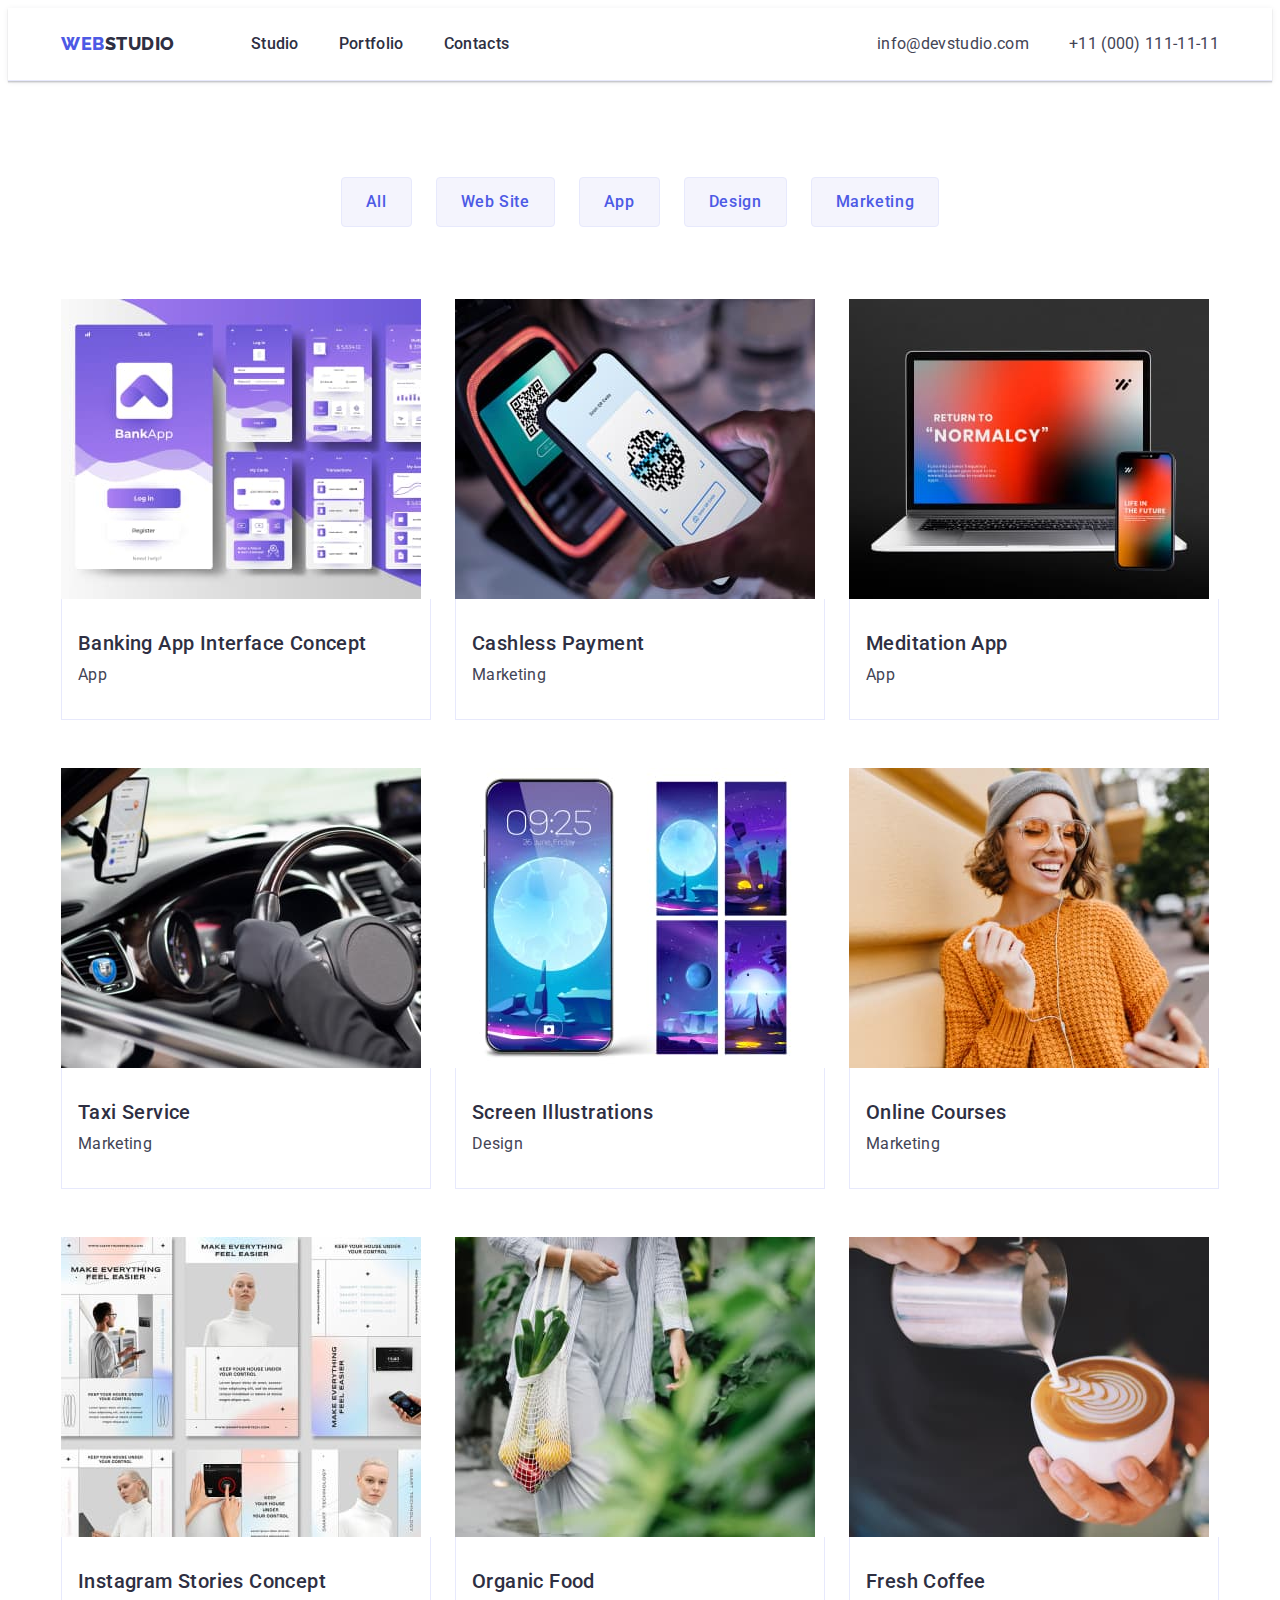
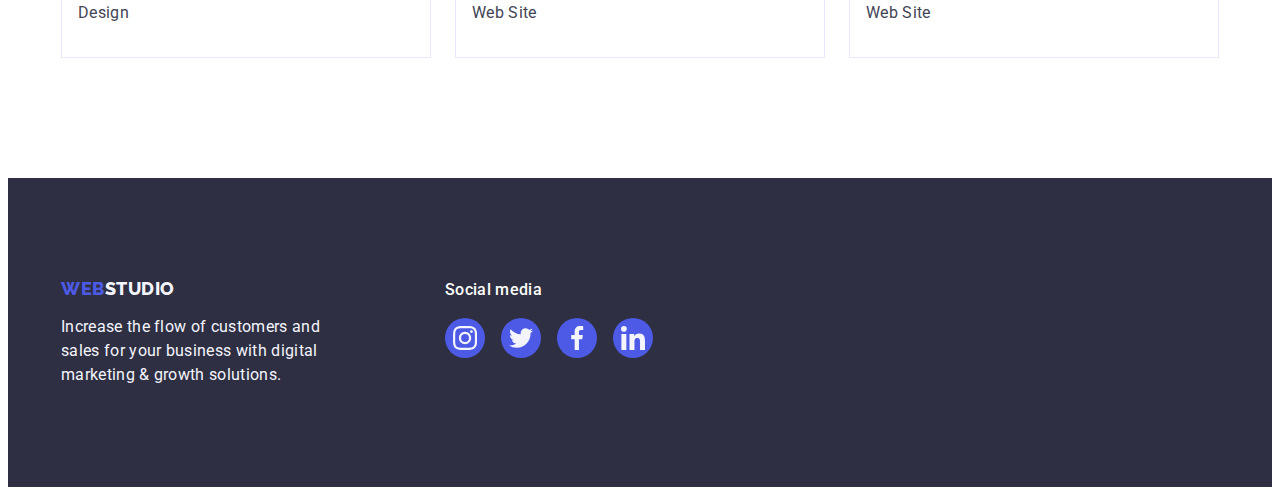
==== portfolio.html @ f5ab240f "Initial commit" ====
<!DOCTYPE html>
<html lang="en">
  <head>
    <meta charset="UTF-8" />
    <meta http-equiv="X-UA-Compatible" content="IE=edge" />
    <meta name="viewport" content="width=device-width, initial-scale=1.0" />
    <title>Studio</title>
    <link rel="preconnect" href="https://fonts.googleapis.com">
<link rel="preconnect" href="https://fonts.gstatic.com" crossorigin>
<link href="https://fonts.googleapis.com/css2?family=Raleway:wght@800&family=Roboto:wght@400;500;700;900&display=swap" rel="stylesheet">
<link rel="stylesheet" href="https://cdnjs.cloudflare.com/ajax/libs/modern-normalize/1.1.0/modern-normalize.min.css" integrity="sha512-wpPYUAdjBVSE4KJnH1VR1HeZfpl1ub8YT/NKx4PuQ5NmX2tKuGu6U/JRp5y+Y8XG2tV+wKQpNHVUX03MfMFn9Q==" crossorigin="anonymous" referrerpolicy="no-referrer" />      
<link rel="stylesheet" href="./css/style.css">
  </head>
  <body>
    <header class="main">
      <div class="container main-nav">
      <nav class="main-nav">
        <a href="./index.html" class="logo link">Web<span class="logoelement">Studio</span></a>
        <ul class="site-nav list">
          <li class="item"> <a href="./index.html" class="link">Studio</a></li>
          <li class="item"> <a href="./portfolio.html" class="link">Portfolio</a></li>
          <li class="item"> <a href="" class="link">Contacts</a></li>
        </ul>
      </nav>
      <address class="kontakts">
        <ul class="kontakts-list list">
          <li class="item"><a href="mailto:info@devstudio.com" class="link">info@devstudio.com</a></li>
          <li class="item"><a href="tel:+110001111111" class="link">+11 (000) 111-11-11</a></li>
        </ul>
      </address>
      </div>
    </header>
    <main>
<section class="gallery">
    <div class="container">
    <h1 hidden>Our projects</h1>
    
    <ul class="gallery-filter list">
        <li class="gallery-item"><button type="button" class="filter-btn">All</button></li>
        <li class="gallery-item"><button type="button" class="filter-btn">Web Site</button></li>
        <li class="gallery-item"><button type="button" class="filter-btn">App</button></li>
        <li class="gallery-item"><button type="button" class="filter-btn">Design</button></li>
        <li class="gallery-item"><button type="button" class="filter-btn">Marketing</button></li>
    </ul>
    
    <ul class="projects list">
        <li class="projects-item"><a href="" class="projects-link link"><img src="./images/proj1.jpg" alt="Banking">
            <div class="card-content"><h2 class="project-title">Banking App Interface Concept</h2>
            <p class="advantage-text">App</p></div></a></li>
        <li class="projects-item"><a href="" class="projects-link link"><img src="./images/proj2.jpg" alt="Cashless">
            <div class="card-content"><h2 class="project-title">Cashless Payment</h2>
            <p class="advantage-text">Marketing</p></div></a></li>
        <li class="projects-item"><a href="" class="projects-link link"><img src="./images/proj3.jpg" alt="Meditation">
            <div class="card-content"><h2 class="project-title">Meditation App</h2>
            <p class="advantage-text">App</p></div></a></li>
        <li class="projects-item"><a href="" class="projects-link link"><img src="./images/proj4.jpg" alt="Taxi">
           <div class="card-content"> <h2 class="project-title">Taxi Service</h2>
            <p class="advantage-text">Marketing</p></div></a></li>
        <li class="projects-item"><a href="" class="projects-link link"><img src="./images/proj5.jpg" alt="Screen">
            <div class="card-content"><h2 class="project-title">Screen Illustrations</h2>
            <p class="advantage-text">Design</p></div></a></li>
        <li class="projects-item"><a href="" class="projects-link link"><img src="./images/proj6.jpg" alt="Courses">
            <div class="card-content"><h2 class="project-title">Online Courses</h2>
            <p class="advantage-text">Marketing</p></div></a></li>
        <li class="projects-item"><a href="" class="projects-link link"><img src="./images/proj7.jpg" alt="Instagram">
            <div class="card-content"><h2 class="project-title">Instagram Stories Concept</h2>
            <p class="advantage-text">Design</p></div></a></li>
        <li class="projects-item"><a href="" class="projects-link link"><img src="./images/proj8.jpg" alt="Food">
            <div class="card-content"><h2 class="project-title">Organic Food</h2>
            <p class="advantage-text">Web Site</p></div></a></li>
        <li class="projects-item"><a href="" class="projects-link link"><img src="./images/proj9.jpg" alt="Cofee">
            <div class="card-content"><h2 class="project-title">Fresh Coffee</h2>
            <p class="advantage-text">Web Site</p></div></a></li>
    </ul>
    </div>
</section>
    </main>
   <footer class="bottom">
      <div class="container bottom-sections">
      <div class="logo-section">
      <a href="./index.html" class="logo-bottom link">Web<span class="logo-el-footer">Studio</span></a>
      <p class="bottom-text">Increase the flow of customers and sales for your business with digital marketing & growth solutions.</p>
      </div>
      <div class="social-section">
        <p class="social-title">Social media</p>
        <ul class="social-bottom-list list">
          <li class="social-bottom-item"><a href="" class="social-bottom-link link">
            <svg class="icon" width="24" height="24">
              <use href="./images/icons.svg#icon-instagram"></use>
            </svg>
          </a></li>
          <li class="social-bottom-item"><a href="" class="social-bottom-link link">
            <svg class="icon" width="24" height="24">
              <use href="./images/icons.svg#icon-twitter"></use>
            </svg>
          </a></li>
          <li class="social-bottom-item"><a href="" class="social-bottom-link link">
            <svg class="icon" width="24" height="24">
              <use href="./images/icons.svg#icon-facebook"></use>
            </svg>
          </a></li>
          <li class="social-bottom-item"><a href="" class="social-bottom-link link">
            <svg class="icon" width="24" height="24">
              <use href="./images/icons.svg#icon-linkedin"></use>
            </svg>
          </a></li>
        </ul>
      </div>
      </div>
    </footer>
  </body>
</html>
---- css/style.css ----
:root{
    --body-text-color:#434455;
    --header-text-color:#2E2F42;
    --primary-brend-color:#4D5AE5;
    --pressed-state-color:#404BBF;
    --primary-color-white:#ffffff;
    --light-mode-color: #F4F4FD;
    --accent-color: #E7E9FC;
}
h1,
h2,
h3,
h4,
h5,
h6,
p,
ul{
    margin: 0;
    padding: 0;
}
img{
    display: block;
}

body{
    background-color:var(--primary-color-white);
    color:var(--body-text-color);
    font-family: Roboto, sans-serif;
    font-size: 16px;
    line-height: 1.5;
    letter-spacing: 0.02em;
}
.list {
    list-style: none;
}

.link {
    text-decoration: none;
}
/*Header*/
.main{
    border-bottom: 1px solid var(--accent-color);
    box-shadow: 0px 2px 1px rgba(46, 47, 66, 0.08), 0px 1px 1px rgba(46, 47, 66, 0.16), 0px 1px 6px rgba(46, 47, 66, 0.08);
}
.container{
    width: 1158px;
    padding-right: 15px;
    padding-left: 15px;
    margin-right: auto;
    margin-left: auto;
}
.logo{
    margin-right: 76px;
    color:var(--primary-brend-color);
    font-family: Raleway, sans-serif;
    font-weight: 800;
    font-size: 18px;
    line-height: 1.17;
    letter-spacing: 0.03em;
    text-transform: uppercase;
}
.main-nav{
    display: flex;
    align-items: center;
}

.site-nav .item:not(:last-child){
    margin-right: 40px;
}

.logoelement{
    color: var(--header-text-color);
}
.site-nav{
    display: flex;
    
}
.site-nav .link{
    display: block;
    padding-top: 24px;
    padding-bottom: 24px;

    color: var(--header-text-color);
    font-weight: 500;

    font-size: 16px;
    line-height: 1.5;
    text-decoration: none;
}
.site-nav .link:hover,
.site-nav .link:focus{
    color: var(--pressed-state-color);
}
.kontakts{
    font-style: normal;
    display: flex;
    margin-left: auto;
}
.kontakts-list .link{
    display: block;
    color:var(--body-text-color);
    font-size: 16px;
    line-height: 1.5;
    text-decoration: none;
}
.kontakts-list .link:hover,
.kontakts-list .link:focus{
     color: var(--pressed-state-color);
}
.kontakts-list {
    display: flex;
}
.kontakts-list .item:not(:last-child){
    margin-right: 40px;
}
/*Hero*/
.hero{
    padding-top: 188px;
    padding-bottom: 188px;
    background-color:var(--header-text-color);
    text-align: center;
}
.overlay{
    max-width: 1440px;
    min-height: 600px;
    margin-right: auto;
    margin-left: auto;
    background-image: linear-gradient(rgba(46, 47, 66, 0.7), rgba(46, 47, 66, 0.7)),
        url(../images/people-office.jpg);
    background-repeat: no-repeat;
    background-position: center;
    background-size: cover;   
}
.hero-title{
    max-width: 496px;
    margin-left: auto;
    margin-right: auto;
    color: var(--primary-color-white);
    font-weight: 700;
    font-size: 56px;
    line-height: 1.07;
    letter-spacing: 0.02em;

}
.hero-btn{
    display: block;
    border: none;
    min-width: 169px;
    height: 56px;
    margin-left: auto;
    margin-right: auto;
    margin-top: 48px;
    padding: 16px 42px;
    border-radius: 4px;

    background-color: var(--primary-brend-color);
    color: var(--primary-color-white);
    cursor: pointer;
    font-family: Roboto, sans-serif;
    font-weight: 500;
    font-size: 16px;
    line-height: 1.5;
    letter-spacing: 0.04em;
}
.hero-btn:hover,
.hero-btn:focus{
    background-color: var(--pressed-state-color);
    box-shadow: 0px 4px 4px rgba(0, 0, 0, 0.15);
}
/*Sections Advantage*/
.section-advantage{
    padding-top: 120px;
    padding-bottom: 120px;
}

.section-title{
    margin-bottom: 72px;
    color:var(--header-text-color);
    font-weight: 700;
    font-size: 36px;
    line-height: 1.1;
    text-align: center;
    letter-spacing: 0.02em;
    text-transform: capitalize;
}
.advantage-list{
    display: flex;
}
.advantage-list .advantage-item:not(:last-child){
    margin-right: 24px;
}
.advantage-list > .advantage-item{
    flex-basis: calc((100% - 72px) / 4);
}
.advantage-title{
    margin-bottom: 8px;
}
.advantage-icons{
    display: flex;
    height: 112px;
    border-radius: 4px;
    align-items: center;
    justify-content: center;
    margin-bottom: 8px;
    background-color: var(--light-mode-color);
}
.advantage-title,
.team-title,
.project-title{
    color:var(--header-text-color);
    font-weight: 500;
    font-size: 20px;
    line-height: 1.2;
    letter-spacing: 0.02em;
}
/*Section Works*/

.section-works {
    padding-bottom: 120px;
}
.works-list{
    display: flex;
    margin-top: 72px;
}
.works-list > .works-item:not(:last-child){
    margin-right: 24px;
}
/*Section Team*/

.section-team{
    padding-top: 120px;
    padding-bottom: 120px;
}
.team-list{
    display: flex;
}

.team-title{
    margin-bottom: 8px;
}
.team-text{
    font-size: 16px;
}

.team-item{
    border-radius: 0px 0px 4px 4px;
    background-color: var(--primary-color-white);
    text-align: center;
    box-shadow: 0px 1px 6px rgba(46, 47, 66, 0.08), 0px 1px 1px 
     rgba(46, 47, 66, 0.16), 0px 2px 1px
     rgba(46, 47, 66, 0.08);
}
.team-list .team-item:not(:last-child){
    margin-right: 24px;
}
.card-info{
    padding: 32px 0 32px;
}
.social-icons{
    display: flex;
    justify-content: center;
    padding-top: 8px;
    gap: 24px;
}
.team-icon{
    display: flex;
    width: 40px;
    height: 40px;
    border-radius: 50%;
    align-items: center;
    justify-content: center;
    background-color: var(--primary-brend-color);
}
.team-icon:hover,
.team-icon:focus{
    background-color: var(--pressed-state-color);
}
.icon{
    fill: var(--light-mode-color);
}
.team-bg{
    background-color: var(--light-mode-color);
}
     /*Section Customers*/

.section-customers{
    padding-top: 120px;
    padding-bottom: 120px;
}
.customers-list{
    display: flex;
    gap: 24px;
}

.customers-link{
    display: flex;
    width: 168px;
    height: 88px;
    align-items: center;
    justify-content: center;
    border-radius: 4px;
    border: 1px solid #8E8F99;
    color: #8E8F99;
    
}
.customers-link .icon{
    fill: currentColor;
} 
.customers-link:hover,
.customers-link:focus{
    border: 1px solid var(--pressed-state-color);
    color: var(--pressed-state-color);
}

           /*Footer*/
.bottom{
    background-color: var(--header-text-color);
    padding-bottom: 100px;
    padding-top: 100px;
}
.bottom-text{
    
    color:var(--light-mode-color) ;
}
.logo-bottom{
    display: inline-block;
    margin-bottom: 16px;
    color: var(--primary-brend-color);
    font-family: Raleway, sans-serif;
    font-family: Raleway, sans-serif;
    font-weight: 800;
    font-size: 18px;
    line-height: 1.17;
    letter-spacing: 0.03em;
    text-transform: uppercase;
}
.logo-el-footer{
    color: var(--light-mode-color);
}
.logo-section{
    max-width: 264px;
    margin-right: 120px;
}
.bottom-sections{
    display: flex;
    align-items: baseline;
}
.social-section{
    min-width: 208px;
}
 .social-title{
    font-weight: 500;
    font-size: 16px;
    line-height: 1.5;
    letter-spacing: 0.02em;
    color: var(--primary-color-white);
    margin-bottom: 16px;
}
.social-bottom-list{
    display: flex;
    gap: 16px;
}
.social-bottom-link{
    display: flex;
    width: 40px;
    height: 40px;
    border-radius: 50%;
    align-items: center;
    justify-content: center;
    background-color: var(--primary-brend-color);
}
.social-bottom-link:hover,
.social-bottom-link:focus{
    background-color: #31D0AA;
}
.social-bottom-link .icon{
    margin: 8px;
}
         /*Portfolio page*/

.gallery{
    padding-top: 96px;
    padding-bottom: 120px;
}
.gallery-filter{
    display: flex;
    justify-content: center;
    margin-bottom: 72px;
}
.filter-btn{
    display: inline-block;
    padding: 12px 24px;
    border: 1px solid var(--accent-color);
    border-radius: 4px;
    background-color: var(--light-mode-color);
    color: var(--primary-brend-color);
    font-family: Roboto, sans-serif;
    font-weight: 500;
    font-size: 16px;
    line-height: 1.5;
    letter-spacing: 0.04em;
    cursor: pointer;
}
.filter-btn:hover,
.filter-btn:focus{
    background-color: var(--pressed-state-color);
    color: var(--primary-color-white);
    border: 1px solid transparent;
    box-shadow: 0px 3px 1px rgba(0, 0, 0, 0.1), 0px 2px 1px rgba(0, 0, 0, 0.08), 0px 2px 2px rgba(0, 0, 0, 0.12);
}
.gallery-filter .gallery-item:not(:last-child){
    margin-right: 24px;
}
.projects{
    display: flex;
    flex-wrap: wrap;
}
.projects-link{
    display: block;
}
.projects > .projects-item:not(:nth-child(3n + 3)){
    margin-right: 24px;
}
.projects > .projects-item:not(:nth-last-child(-n + 3)){
    margin-bottom: 48px;
}
.projects > .projects-item{
    width: calc((100% - 48px) / 3);
}
.projects > .projects-link{
    display: block;
}
.card-content{
    padding: 32px 16px;
    border: 1px solid var(--accent-color);
    border-top: none;
}
.project-title{
    margin-bottom: 8px;
}
.projects .projects-link{
    
    color: inherit;
}
.projects-link:hover,
.projects-link:focus{
    box-shadow: 0px 1px 6px rgba(46, 47, 66, 0.08), 0px 1px 1px rgba(46, 47, 66, 0.16), 0px 2px 1px rgba(46, 47, 66, 0.08);
}
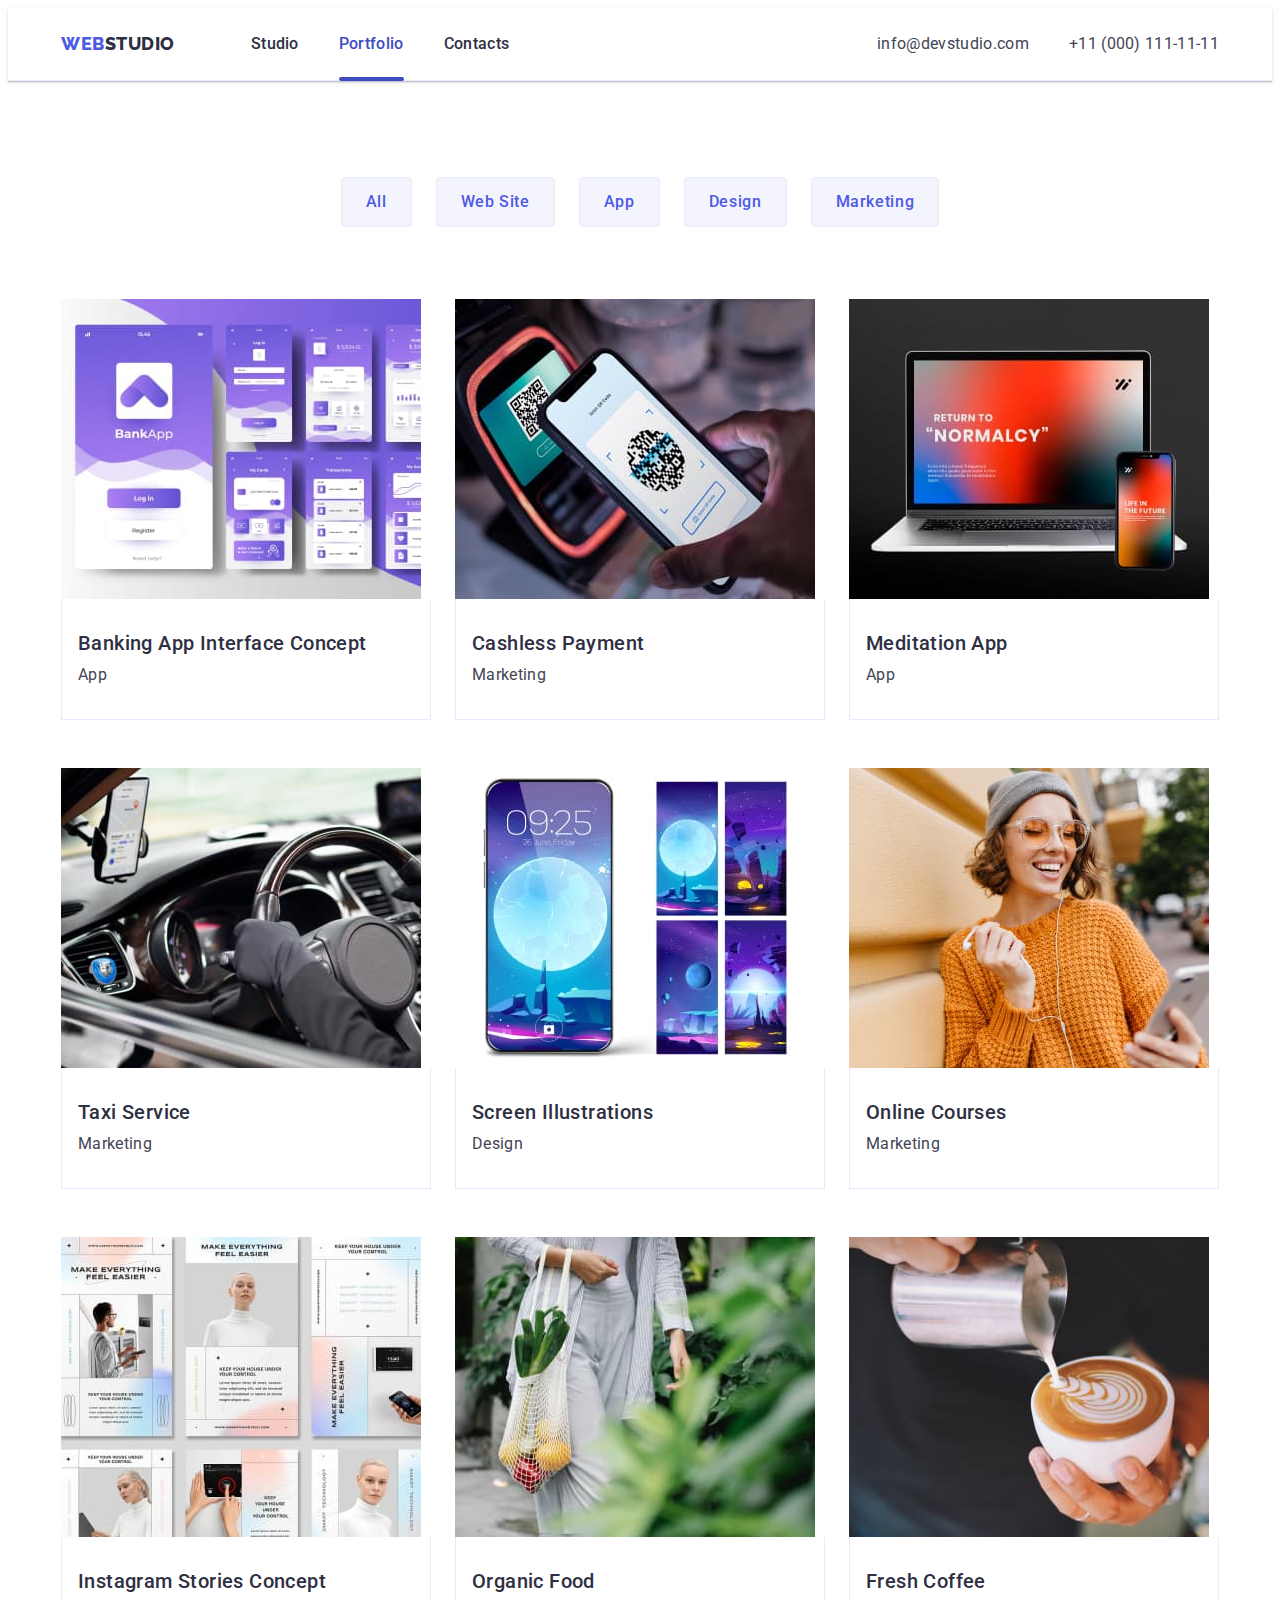
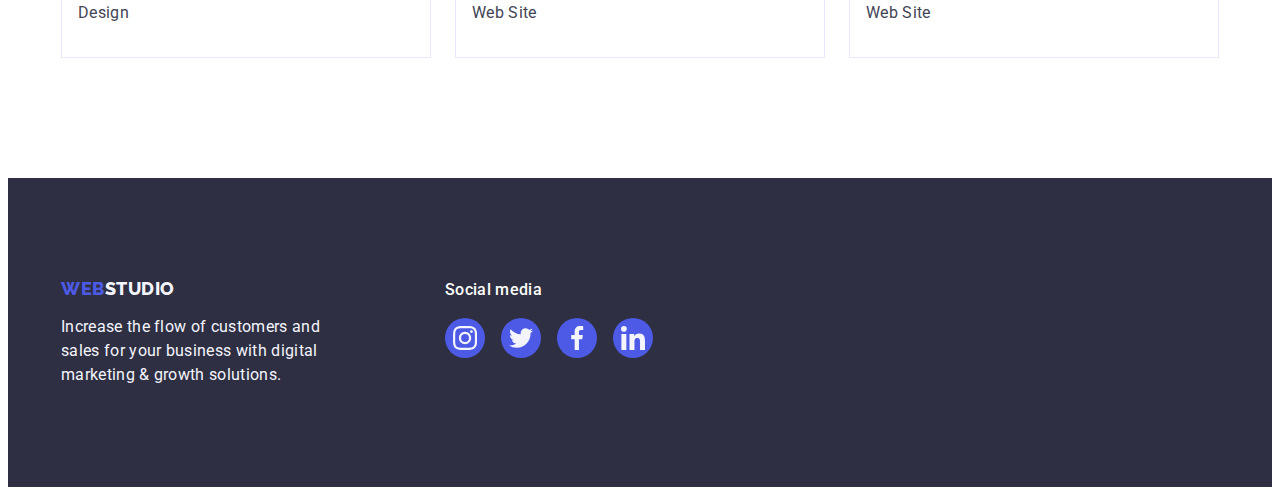
==== commit 59ed5f1f: "fixed errors 2" ====
--- a/portfolio.html
+++ b/portfolio.html
@@ -17,9 +17,9 @@
       <nav class="main-nav">
         <a href="./index.html" class="logo link">Web<span class="logoelement">Studio</span></a>
         <ul class="site-nav list">
-          <li class="item"> <a href="./index.html" class="link">Studio</a></li>
-          <li class="item"> <a href="./portfolio.html" class="link">Portfolio</a></li>
-          <li class="item"> <a href="" class="link">Contacts</a></li>
+          <li class="nav-item"> <a href="./index.html" class="nav-link link">Studio</a></li>
+          <li class="nav-item"> <a href="./portfolio.html" class="nav-link active link">Portfolio</a></li>
+          <li class="nav-item"> <a href="" class="nav-link link">Contacts</a></li>
         </ul>
       </nav>
       <address class="kontakts">
@@ -44,32 +44,68 @@
     </ul>
     
     <ul class="projects list">
-        <li class="projects-item"><a href="" class="projects-link link"><img src="./images/proj1.jpg" alt="Banking">
+        <li class="projects-item"><a href="" class="projects-link link">
+          <div class="action">
+          <img src="./images/proj1.jpg" alt="Banking">
+          <p class="action-text">14 Stylish and User-Friendly App Design Concepts · Task Manager App · Calorie Tracker App · Exotic Fruit Ecommerce App · Cloud Storage App</p>
+          </div>
             <div class="card-content"><h2 class="project-title">Banking App Interface Concept</h2>
             <p class="advantage-text">App</p></div></a></li>
-        <li class="projects-item"><a href="" class="projects-link link"><img src="./images/proj2.jpg" alt="Cashless">
-            <div class="card-content"><h2 class="project-title">Cashless Payment</h2>
+        <li class="projects-item"><a href="" class="projects-link link">
+          <div class="action">
+          <img src="./images/proj2.jpg" alt="Cashless">
+          <p class="action-text">14 Stylish and User-Friendly App Design Concepts · Task Manager App · Calorie Tracker App · Exotic Fruit Ecommerce App · Cloud Storage App</p>
+          </div>  
+          <div class="card-content"><h2 class="project-title">Cashless Payment</h2>
             <p class="advantage-text">Marketing</p></div></a></li>
-        <li class="projects-item"><a href="" class="projects-link link"><img src="./images/proj3.jpg" alt="Meditation">
-            <div class="card-content"><h2 class="project-title">Meditation App</h2>
+        <li class="projects-item"><a href="" class="projects-link link">
+          <div class="action">
+          <img src="./images/proj3.jpg" alt="Meditation">
+          <p class="action-text">14 Stylish and User-Friendly App Design Concepts · Task Manager App · Calorie Tracker App · Exotic Fruit Ecommerce App · Cloud Storage App</p>
+          </div>  
+          <div class="card-content"><h2 class="project-title">Meditation App</h2>
             <p class="advantage-text">App</p></div></a></li>
-        <li class="projects-item"><a href="" class="projects-link link"><img src="./images/proj4.jpg" alt="Taxi">
-           <div class="card-content"> <h2 class="project-title">Taxi Service</h2>
+        <li class="projects-item"><a href="" class="projects-link link">
+          <div class="action">
+          <img src="./images/proj4.jpg" alt="Taxi">
+          <p class="action-text">14 Stylish and User-Friendly App Design Concepts · Task Manager App · Calorie Tracker App · Exotic Fruit Ecommerce App · Cloud Storage App</p>
+          </div> 
+          <div class="card-content"> <h2 class="project-title">Taxi Service</h2>
             <p class="advantage-text">Marketing</p></div></a></li>
-        <li class="projects-item"><a href="" class="projects-link link"><img src="./images/proj5.jpg" alt="Screen">
-            <div class="card-content"><h2 class="project-title">Screen Illustrations</h2>
+        <li class="projects-item"><a href="" class="projects-link link">
+          <div class="action">
+          <img src="./images/proj5.jpg" alt="Screen">
+          <p class="action-text">14 Stylish and User-Friendly App Design Concepts · Task Manager App · Calorie Tracker App · Exotic Fruit Ecommerce App · Cloud Storage App</p>
+          </div>  
+          <div class="card-content"><h2 class="project-title">Screen Illustrations</h2>
             <p class="advantage-text">Design</p></div></a></li>
-        <li class="projects-item"><a href="" class="projects-link link"><img src="./images/proj6.jpg" alt="Courses">
-            <div class="card-content"><h2 class="project-title">Online Courses</h2>
+        <li class="projects-item"><a href="" class="projects-link link">
+          <div class="action">
+          <img src="./images/proj6.jpg" alt="Courses">
+          <p class="action-text">14 Stylish and User-Friendly App Design Concepts · Task Manager App · Calorie Tracker App · Exotic Fruit Ecommerce App · Cloud Storage App</p>
+          </div>  
+          <div class="card-content"><h2 class="project-title">Online Courses</h2>
             <p class="advantage-text">Marketing</p></div></a></li>
-        <li class="projects-item"><a href="" class="projects-link link"><img src="./images/proj7.jpg" alt="Instagram">
-            <div class="card-content"><h2 class="project-title">Instagram Stories Concept</h2>
+        <li class="projects-item"><a href="" class="projects-link link">
+          <div class="action">
+          <img src="./images/proj7.jpg" alt="Instagram">
+          <p class="action-text">14 Stylish and User-Friendly App Design Concepts · Task Manager App · Calorie Tracker App · Exotic Fruit Ecommerce App · Cloud Storage App</p>
+          </div>  
+          <div class="card-content"><h2 class="project-title">Instagram Stories Concept</h2>
             <p class="advantage-text">Design</p></div></a></li>
-        <li class="projects-item"><a href="" class="projects-link link"><img src="./images/proj8.jpg" alt="Food">
-            <div class="card-content"><h2 class="project-title">Organic Food</h2>
+        <li class="projects-item"><a href="" class="projects-link link">
+          <div class="action">
+          <img src="./images/proj8.jpg" alt="Food">
+          <p class="action-text">14 Stylish and User-Friendly App Design Concepts · Task Manager App · Calorie Tracker App · Exotic Fruit Ecommerce App · Cloud Storage App</p>
+          </div>  
+          <div class="card-content"><h2 class="project-title">Organic Food</h2>
             <p class="advantage-text">Web Site</p></div></a></li>
-        <li class="projects-item"><a href="" class="projects-link link"><img src="./images/proj9.jpg" alt="Cofee">
-            <div class="card-content"><h2 class="project-title">Fresh Coffee</h2>
+        <li class="projects-item"><a href="" class="projects-link link">
+          <div class="action">
+          <img src="./images/proj9.jpg" alt="Cofee">
+          <p class="action-text">14 Stylish and User-Friendly App Design Concepts · Task Manager App · Calorie Tracker App · Exotic Fruit Ecommerce App · Cloud Storage App</p>
+          </div>  
+          <div class="card-content"><h2 class="project-title">Fresh Coffee</h2>
             <p class="advantage-text">Web Site</p></div></a></li>
     </ul>
     </div>
--- a/css/style.css
+++ b/css/style.css
@@ -6,6 +6,7 @@
     --primary-color-white:#ffffff;
     --light-mode-color: #F4F4FD;
     --accent-color: #E7E9FC;
+    --transition:250ms cubic-bezier(0.4, 0, 0.2, 1);
 }
 h1,
 h2,
@@ -64,7 +65,7 @@
     align-items: center;
 }
 
-.site-nav .item:not(:last-child){
+.nav-item:not(:last-child){
     margin-right: 40px;
 }
 
@@ -75,7 +76,9 @@
     display: flex;
     
 }
-.site-nav .link{
+
+.nav-link{
+    position: relative;
     display: block;
     padding-top: 24px;
     padding-bottom: 24px;
@@ -86,11 +89,27 @@
     font-size: 16px;
     line-height: 1.5;
     text-decoration: none;
-}
-.site-nav .link:hover,
-.site-nav .link:focus{
+    transition: color var(--transition);
+}
+.nav-link:hover,
+.nav-link:focus{
     color: var(--pressed-state-color);
 }
+.nav-link.active{
+    color: var(--pressed-state-color);
+}
+.nav-link.active:after{
+    content: "";
+    position: absolute;
+    left: 0;
+    bottom: -1px;
+    display: flex;
+    width: 100%;
+    height: 4px;
+    border-radius: 2px;
+    background-color: var(--pressed-state-color);
+}
+
 .kontakts{
     font-style: normal;
     display: flex;
@@ -102,6 +121,7 @@
     font-size: 16px;
     line-height: 1.5;
     text-decoration: none;
+    transition: color var(--transition);
 }
 .kontakts-list .link:hover,
 .kontakts-list .link:focus{
@@ -161,6 +181,7 @@
     font-size: 16px;
     line-height: 1.5;
     letter-spacing: 0.04em;
+    transition: background-color var(--transition);
 }
 .hero-btn:hover,
 .hero-btn:focus{
@@ -270,6 +291,8 @@
     align-items: center;
     justify-content: center;
     background-color: var(--primary-brend-color);
+    transition: background-color var(--transition);
+
 }
 .team-icon:hover,
 .team-icon:focus{
@@ -290,6 +313,8 @@
 .customers-list{
     display: flex;
     gap: 24px;
+    transition: border-color var(--transition);
+    transition: color var(--transition);
 }
 
 .customers-link{
@@ -305,6 +330,7 @@
 }
 .customers-link .icon{
     fill: currentColor;
+    
 } 
 .customers-link:hover,
 .customers-link:focus{
@@ -368,6 +394,7 @@
     align-items: center;
     justify-content: center;
     background-color: var(--primary-brend-color);
+    transition: background-color var(--transition);
 }
 .social-bottom-link:hover,
 .social-bottom-link:focus{
@@ -400,6 +427,10 @@
     line-height: 1.5;
     letter-spacing: 0.04em;
     cursor: pointer;
+    transition: background-color var(--transition),
+    color var(--transition),
+    border-color var(--transition),
+    box-shadow var(--transition);
 }
 .filter-btn:hover,
 .filter-btn:focus{
@@ -417,6 +448,7 @@
 }
 .projects-link{
     display: block;
+    transition: box-shadow var(--transition);
 }
 .projects > .projects-item:not(:nth-child(3n + 3)){
     margin-right: 24px;
@@ -446,3 +478,91 @@
 .projects-link:focus{
     box-shadow: 0px 1px 6px rgba(46, 47, 66, 0.08), 0px 1px 1px rgba(46, 47, 66, 0.16), 0px 2px 1px rgba(46, 47, 66, 0.08);
 }
+.action{
+    position: relative;
+    overflow: hidden;
+}
+
+.action-text{
+    position: absolute;
+    top: 0;
+    left: 0;
+    width: 100%;
+    height: 100%;
+    padding: 40px 32px;
+    font-size: 16px;
+    line-height: 1.5;
+    letter-spacing: 0.02em;
+
+    overflow: auto;
+    transform: translate(0, 100%);
+    transition: transform var(--transition);
+    color: var(--light-mode-color);
+    background-color: var(--primary-brend-color);
+}
+.projects-link:hover .action-text,
+.projects-link:focus .action-text{
+    transform: translate(0, 0);
+    
+}
+
+/*------BACKDROP------*/
+
+.backdrop{
+    position: fixed;
+    top: 0;
+    left: 0;
+    min-width: 100%;
+    min-height: 100%;
+    background-color: rgba(46, 47, 66, 0.4);
+    transition: opacity var(--transition),
+    visibility var(--transition);
+}
+.backdrop.is-hidden{
+    opacity: 0;
+    pointer-events: none;
+    visibility: hidden;
+}
+.modal{
+position: absolute;
+    top: 50%;
+    left: 50%;
+    transform: translate(-50%, -50%);
+    width: 408px;
+    min-height: 576px;
+    background-color: #FCFCFC;
+    box-shadow: 0px 1px 1px rgba(0, 0, 0, 0.14), 0px 1px 3px rgba(0, 0, 0, 0.12), 0px 2px 1px rgba(0, 0, 0, 0.2);
+    border-radius: 4px;
+    transition: transform var(--transition);
+}
+.modal-btn{
+    position: absolute;
+    top: 24px;
+    right: 24px;
+    display: flex;
+    justify-content: center;
+    align-items: center;
+    padding: 0;
+    width: 24px;
+    height: 24px;
+    border-radius: 50%;
+    background: #E7E9FC;
+    border: 1px solid rgba(0, 0, 0, 0.1);
+    color: var(--header-text-color);
+    cursor: pointer;
+    transition: background-color var(--transition),
+    border var(--transition);
+}
+.modal-btn-icon{
+    fill: currentColor;
+    transition: fill var(--transition);
+}
+.modal-btn:hover,
+.modal-btn:focus{
+    border: none;
+    background-color: var(--pressed-state-color);
+}
+.modal-btn:hover .modal-btn-icon,
+.modal-btn:focus .modal-btn-icon{
+    fill: var(--primary-color-white);
+}